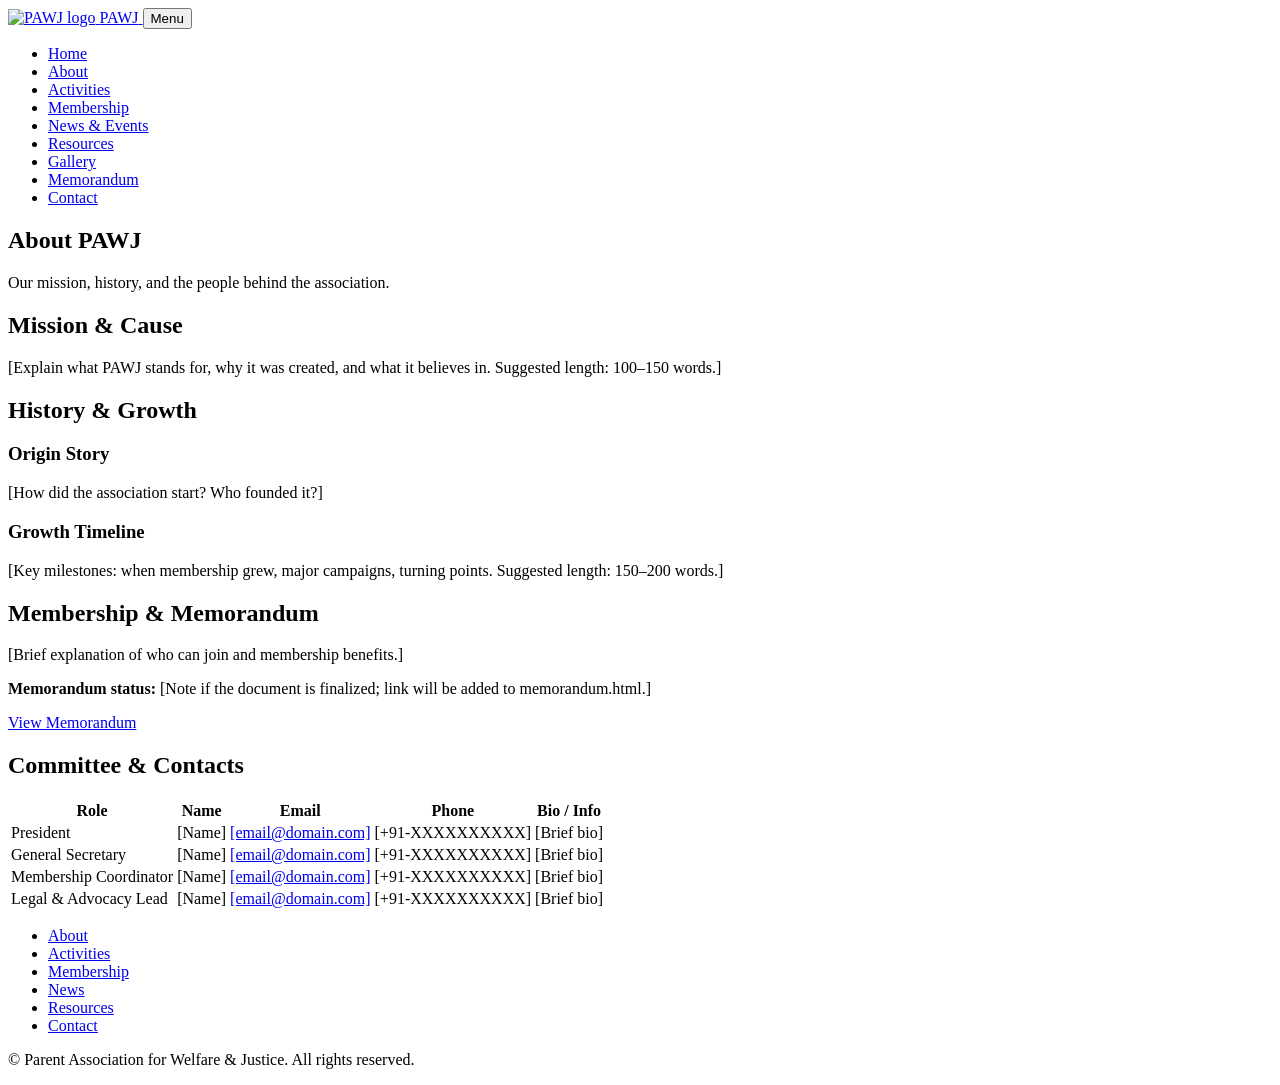
==== about.html @ 336d438b "Add files via upload html files" ====
<!DOCTYPE html>
<html lang="en">
<head>
  <meta charset="UTF-8">
  <meta name="viewport" content="width=device-width, initial-scale=1.0">
  <title>About – PAWJ</title>
  <link rel="preconnect" href="https://fonts.googleapis.com">
  <link rel="preconnect" href="https://fonts.gstatic.com" crossorigin>
  <link href="https://fonts.googleapis.com/css2?family=DM+Serif+Display:ital@0;1&family=Source+Sans+3:ital,wght@0,400;0,600;0,700;1,400&display=swap" rel="stylesheet">
  <link rel="stylesheet" href="css/styles.css">
</head>
<body>
  <header class="site-header">
    <div class="container">
      <a href="index.html" class="logo-link">
        <img src="assets/logo.jpeg" alt="PAWJ logo" width="48" height="48">
        <span>PAWJ</span>
      </a>
      <button class="nav-toggle" type="button" aria-label="Toggle menu" aria-expanded="false">Menu</button>
      <nav class="main-nav">
        <ul>
          <li><a href="index.html">Home</a></li>
          <li><a href="about.html" class="active">About</a></li>
          <li><a href="activities.html">Activities</a></li>
          <li><a href="membership.html">Membership</a></li>
          <li><a href="news.html">News &amp; Events</a></li>
          <li><a href="resources.html">Resources</a></li>
          <li><a href="gallery.html">Gallery</a></li>
          <li><a href="memorandum.html">Memorandum</a></li>
          <li><a href="contact.html">Contact</a></li>
        </ul>
      </nav>
    </div>
  </header>

  <main>
    <section class="hero">
      <div class="container">
        <h1>About PAWJ</h1>
        <p class="subtitle">Our mission, history, and the people behind the association.</p>
      </div>
    </section>

    <div class="page-content">
      <div class="container">
        <section>
          <h2>Mission &amp; Cause</h2>
          <p class="lead">[Explain what PAWJ stands for, why it was created, and what it believes in. Suggested length: 100–150 words.]</p>
        </section>

        <section>
          <h2>History &amp; Growth</h2>
          <h3>Origin Story</h3>
          <p>[How did the association start? Who founded it?]</p>
          <h3>Growth Timeline</h3>
          <p>[Key milestones: when membership grew, major campaigns, turning points. Suggested length: 150–200 words.]</p>
        </section>

        <section>
          <h2>Membership &amp; Memorandum</h2>
          <p>[Brief explanation of who can join and membership benefits.]</p>
          <p><strong>Memorandum status:</strong> [Note if the document is finalized; link will be added to memorandum.html.]</p>
          <a href="memorandum.html" class="btn btn-outline">View Memorandum</a>
        </section>

        <section>
          <h2>Committee &amp; Contacts</h2>
          <div class="table-wrap">
            <table>
              <thead>
                <tr>
                  <th>Role</th>
                  <th>Name</th>
                  <th>Email</th>
                  <th>Phone</th>
                  <th>Bio / Info</th>
                </tr>
              </thead>
              <tbody>
                <tr>
                  <td>President</td>
                  <td>[Name]</td>
                  <td><a href="mailto:email@domain.com">[email@domain.com]</a></td>
                  <td>[+91-XXXXXXXXXX]</td>
                  <td>[Brief bio]</td>
                </tr>
                <tr>
                  <td>General Secretary</td>
                  <td>[Name]</td>
                  <td><a href="mailto:email@domain.com">[email@domain.com]</a></td>
                  <td>[+91-XXXXXXXXXX]</td>
                  <td>[Brief bio]</td>
                </tr>
                <tr>
                  <td>Membership Coordinator</td>
                  <td>[Name]</td>
                  <td><a href="mailto:email@domain.com">[email@domain.com]</a></td>
                  <td>[+91-XXXXXXXXXX]</td>
                  <td>[Brief bio]</td>
                </tr>
                <tr>
                  <td>Legal &amp; Advocacy Lead</td>
                  <td>[Name]</td>
                  <td><a href="mailto:email@domain.com">[email@domain.com]</a></td>
                  <td>[+91-XXXXXXXXXX]</td>
                  <td>[Brief bio]</td>
                </tr>
              </tbody>
            </table>
          </div>
        </section>
      </div>
    </div>
  </main>

  <footer class="site-footer">
    <div class="container footer-inner">
      <nav class="footer-nav">
        <ul>
          <li><a href="about.html">About</a></li>
          <li><a href="activities.html">Activities</a></li>
          <li><a href="membership.html">Membership</a></li>
          <li><a href="news.html">News</a></li>
          <li><a href="resources.html">Resources</a></li>
          <li><a href="contact.html">Contact</a></li>
        </ul>
      </nav>
      <p class="copyright">© Parent Association for Welfare &amp; Justice. All rights reserved.</p>
    </div>
  </footer>

  <script>
    (function () {
      var toggle = document.querySelector('.nav-toggle');
      var nav = document.querySelector('.main-nav');
      if (toggle && nav) {
        toggle.addEventListener('click', function () {
          nav.classList.toggle('open');
          toggle.setAttribute('aria-expanded', nav.classList.contains('open'));
        });
      }
    })();
  </script>
</body>
</html>
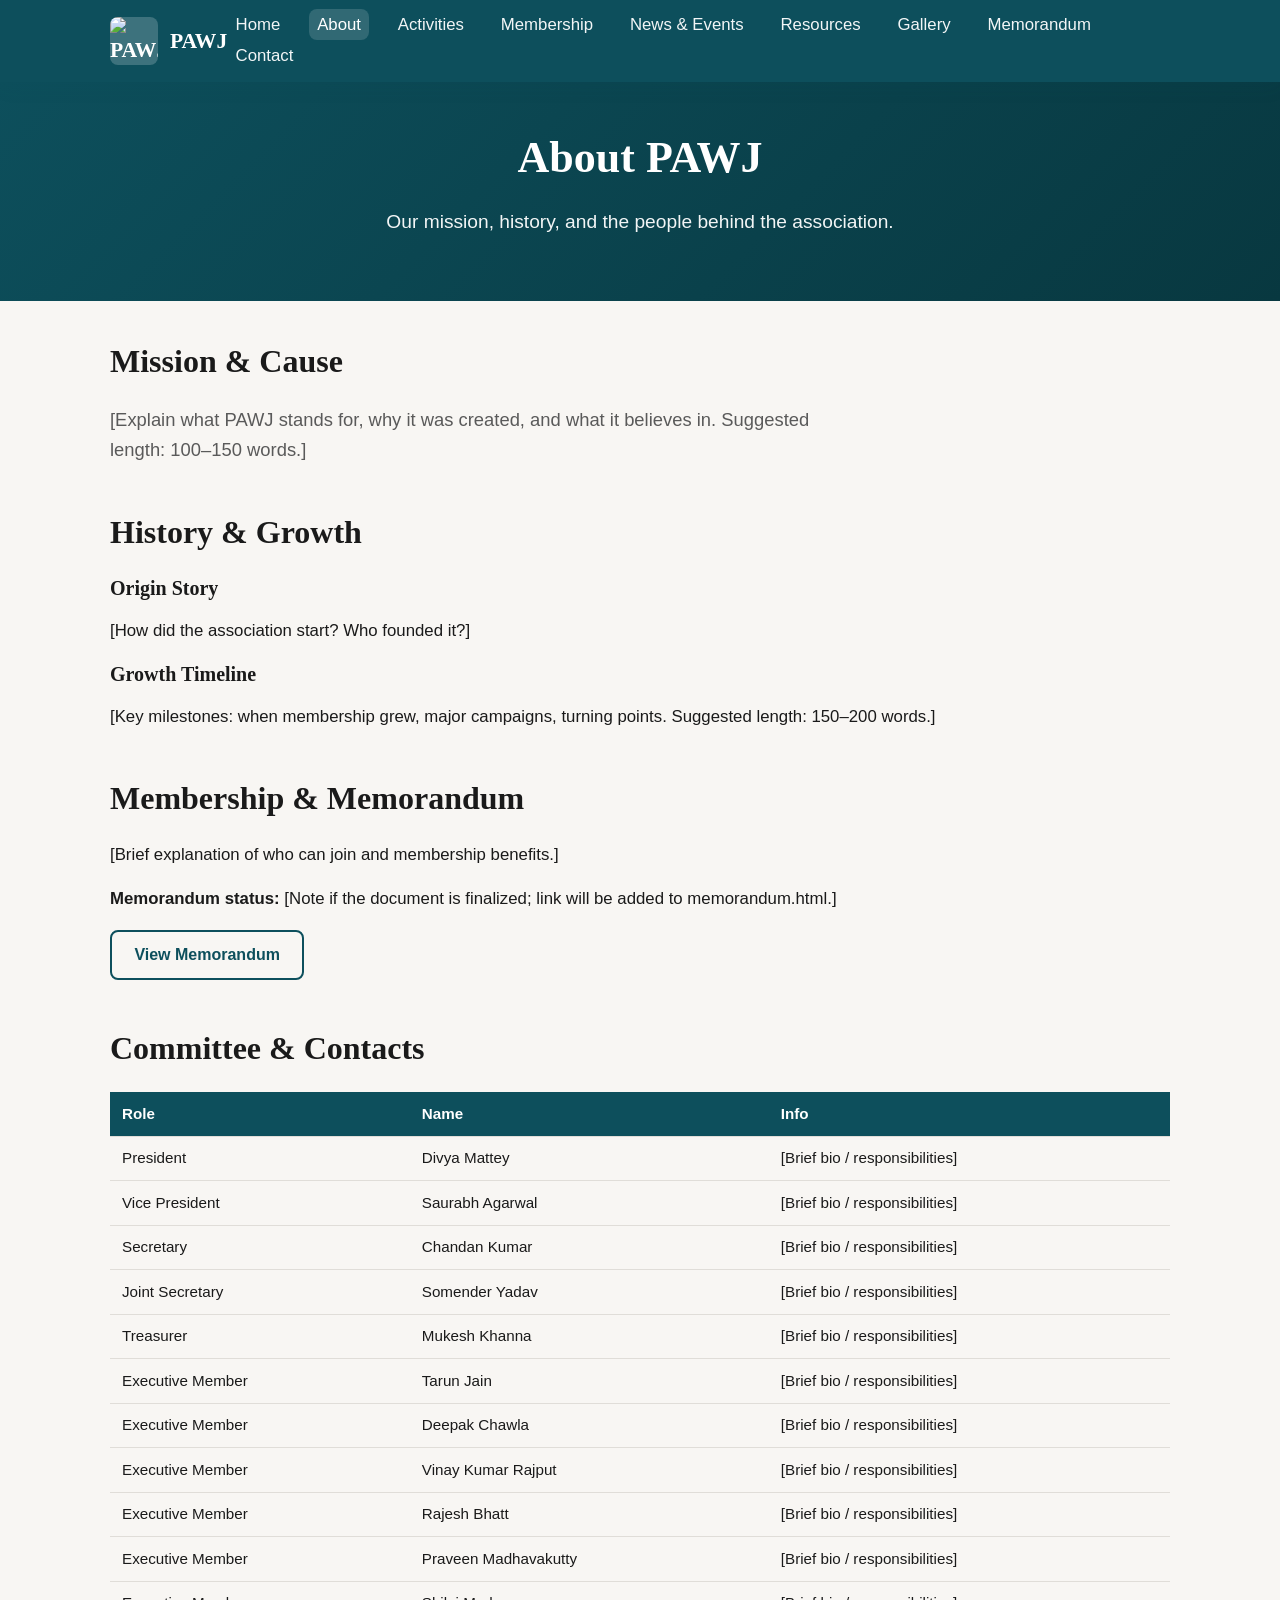
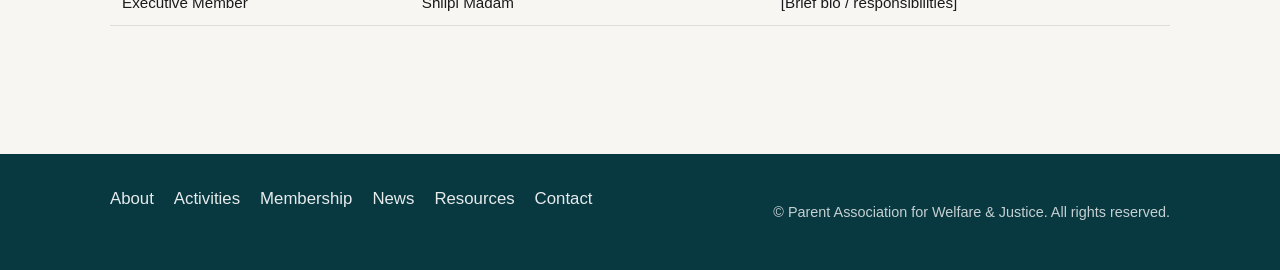
==== commit e62eff6d: "content update" ====
--- a/about.html
+++ b/about.html
@@ -71,39 +71,64 @@
                 <tr>
                   <th>Role</th>
                   <th>Name</th>
-                  <th>Email</th>
-                  <th>Phone</th>
-                  <th>Bio / Info</th>
+                  <th>Info</th>
                 </tr>
               </thead>
               <tbody>
                 <tr>
                   <td>President</td>
-                  <td>[Name]</td>
-                  <td><a href="mailto:email@domain.com">[email@domain.com]</a></td>
-                  <td>[+91-XXXXXXXXXX]</td>
-                  <td>[Brief bio]</td>
+                  <td>Divya Mattey</td>
+                  <td>[Brief bio / responsibilities]</td>
                 </tr>
                 <tr>
-                  <td>General Secretary</td>
-                  <td>[Name]</td>
-                  <td><a href="mailto:email@domain.com">[email@domain.com]</a></td>
-                  <td>[+91-XXXXXXXXXX]</td>
-                  <td>[Brief bio]</td>
+                  <td>Vice President</td>
+                  <td>Saurabh Agarwal</td>
+                  <td>[Brief bio / responsibilities]</td>
                 </tr>
                 <tr>
-                  <td>Membership Coordinator</td>
-                  <td>[Name]</td>
-                  <td><a href="mailto:email@domain.com">[email@domain.com]</a></td>
-                  <td>[+91-XXXXXXXXXX]</td>
-                  <td>[Brief bio]</td>
+                  <td>Secretary</td>
+                  <td>Chandan Kumar</td>
+                  <td>[Brief bio / responsibilities]</td>
                 </tr>
                 <tr>
-                  <td>Legal &amp; Advocacy Lead</td>
-                  <td>[Name]</td>
-                  <td><a href="mailto:email@domain.com">[email@domain.com]</a></td>
-                  <td>[+91-XXXXXXXXXX]</td>
-                  <td>[Brief bio]</td>
+                  <td>Joint Secretary</td>
+                  <td>Somender Yadav</td>
+                  <td>[Brief bio / responsibilities]</td>
+                </tr>
+                <tr>
+                  <td>Treasurer</td>
+                  <td>Mukesh Khanna</td>
+                  <td>[Brief bio / responsibilities]</td>
+                </tr>
+                <tr>
+                  <td>Executive Member</td>
+                  <td>Tarun Jain</td>
+                  <td>[Brief bio / responsibilities]</td>
+                </tr>
+                <tr>
+                  <td>Executive Member</td>
+                  <td>Deepak Chawla</td>
+                  <td>[Brief bio / responsibilities]</td>
+                </tr>
+                <tr>
+                  <td>Executive Member</td>
+                  <td>Vinay Kumar Rajput</td>
+                  <td>[Brief bio / responsibilities]</td>
+                </tr>
+                <tr>
+                  <td>Executive Member</td>
+                  <td>Rajesh Bhatt</td>
+                  <td>[Brief bio / responsibilities]</td>
+                </tr>
+                <tr>
+                  <td>Executive Member</td>
+                  <td>Praveen Madhavakutty</td>
+                  <td>[Brief bio / responsibilities]</td>
+                </tr>
+                <tr>
+                  <td>Executive Member</td>
+                  <td>Shilpi Madam</td>
+                  <td>[Brief bio / responsibilities]</td>
                 </tr>
               </tbody>
             </table>
--- a/css/styles.css
+++ b/css/styles.css
@@ -0,0 +1,519 @@
+/* PAWJ - Parent Association for Welfare & Justice
+   Main stylesheet */
+
+:root {
+  --color-primary: #0d4f5c;
+  --color-primary-dark: #083840;
+  --color-accent: #c45c26;
+  --color-accent-light: #e07d4a;
+  --color-bg: #f8f6f3;
+  --color-bg-card: #ffffff;
+  --color-text: #1a1a1a;
+  --color-text-muted: #5a5a5a;
+  --color-border: #e0ddd8;
+  --font-heading: 'DM Serif Display', Georgia, serif;
+  --font-body: 'Source Sans 3', -apple-system, BlinkMacSystemFont, sans-serif;
+  --shadow: 0 4px 20px rgba(13, 79, 92, 0.08);
+  --radius: 8px;
+  --max-width: 1100px;
+}
+
+*,
+*::before,
+*::after {
+  box-sizing: border-box;
+}
+
+html {
+  scroll-behavior: smooth;
+}
+
+body {
+  margin: 0;
+  font-family: var(--font-body);
+  font-size: 1.05rem;
+  line-height: 1.6;
+  color: var(--color-text);
+  background: var(--color-bg);
+}
+
+img {
+  max-width: 100%;
+  height: auto;
+  display: block;
+}
+
+a {
+  color: var(--color-primary);
+  text-decoration: none;
+}
+
+a:hover {
+  color: var(--color-accent);
+}
+
+/* Typography */
+h1, h2, h3, h4 {
+  font-family: var(--font-heading);
+  font-weight: 600;
+  line-height: 1.25;
+  margin-top: 0;
+}
+
+h1 { font-size: clamp(2rem, 5vw, 2.75rem); }
+h2 { font-size: clamp(1.5rem, 3vw, 2rem); margin-bottom: 0.75em; }
+h3 { font-size: 1.25rem; margin-bottom: 0.5em; }
+
+/* Layout */
+.container {
+  width: 100%;
+  max-width: var(--max-width);
+  margin: 0 auto;
+  padding: 0 1.25rem;
+}
+
+/* Header & Nav */
+.site-header {
+  background: var(--color-primary);
+  color: #fff;
+  position: sticky;
+  top: 0;
+  z-index: 100;
+  box-shadow: var(--shadow);
+}
+
+.site-header .container {
+  display: flex;
+  align-items: center;
+  justify-content: space-between;
+  padding-top: 0.75rem;
+  padding-bottom: 0.75rem;
+}
+
+.logo-link {
+  display: flex;
+  align-items: center;
+  gap: 0.75rem;
+  color: #fff;
+  font-family: var(--font-heading);
+  font-size: 1.35rem;
+  font-weight: 600;
+}
+
+.logo-link:hover {
+  color: #fff;
+  opacity: 0.9;
+}
+
+.logo-link img {
+  width: 48px;
+  height: 48px;
+  border-radius: var(--radius);
+  object-fit: cover;
+  background: rgba(255,255,255,0.2);
+}
+
+.logo-link img[src=""],
+.logo-link img:not([src]) {
+  min-width: 48px;
+  min-height: 48px;
+  background: rgba(255,255,255,0.3);
+}
+
+.main-nav ul {
+  list-style: none;
+  margin: 0;
+  padding: 0;
+  display: flex;
+  flex-wrap: wrap;
+  gap: 0.25rem 1.25rem;
+}
+
+.main-nav a {
+  color: rgba(255,255,255,0.95);
+  font-weight: 500;
+  padding: 0.35em 0.5em;
+  border-radius: var(--radius);
+}
+
+.main-nav a:hover,
+.main-nav a.active {
+  color: #fff;
+  background: rgba(255,255,255,0.15);
+}
+
+/* Mobile menu toggle */
+.nav-toggle {
+  display: none;
+  background: none;
+  border: none;
+  color: #fff;
+  font-size: 1rem;
+  font-weight: 600;
+  cursor: pointer;
+  padding: 0.5em 0.75em;
+  font-family: var(--font-body);
+}
+
+@media (max-width: 768px) {
+  .nav-toggle { display: block; }
+  .main-nav ul {
+    display: none;
+    position: absolute;
+    top: 100%;
+    left: 0;
+    right: 0;
+    background: var(--color-primary-dark);
+    flex-direction: column;
+    padding: 1rem;
+  }
+  .main-nav.open ul { display: flex; }
+}
+
+/* Hero */
+.hero {
+  background: linear-gradient(135deg, var(--color-primary) 0%, var(--color-primary-dark) 100%);
+  color: #fff;
+  padding: 3rem 0 4rem;
+  text-align: center;
+}
+
+.hero h1 {
+  color: #fff;
+  margin-bottom: 0.5em;
+}
+
+.hero .subtitle {
+  font-size: 1.2rem;
+  opacity: 0.95;
+  max-width: 600px;
+  margin: 0 auto;
+}
+
+/* Cards */
+.card-grid {
+  display: grid;
+  grid-template-columns: repeat(auto-fit, minmax(280px, 1fr));
+  gap: 1.5rem;
+}
+
+.card {
+  background: var(--color-bg-card);
+  border-radius: var(--radius);
+  box-shadow: var(--shadow);
+  padding: 1.5rem;
+  border: 1px solid var(--color-border);
+}
+
+.card h3 {
+  color: var(--color-primary);
+  margin-bottom: 0.35em;
+}
+
+.card .date {
+  font-size: 0.9rem;
+  color: var(--color-text-muted);
+  margin-bottom: 0.5em;
+}
+
+/* Buttons */
+.btn {
+  display: inline-block;
+  padding: 0.65em 1.4em;
+  font-family: var(--font-body);
+  font-size: 1rem;
+  font-weight: 600;
+  border-radius: var(--radius);
+  border: none;
+  cursor: pointer;
+  transition: background 0.2s, color 0.2s;
+}
+
+.btn-primary {
+  background: var(--color-accent);
+  color: #fff;
+}
+
+.btn-primary:hover {
+  background: var(--color-accent-light);
+  color: #fff;
+}
+
+.btn-secondary {
+  background: transparent;
+  color: #fff;
+  border: 2px solid rgba(255,255,255,0.8);
+}
+
+.btn-secondary:hover {
+  background: rgba(255,255,255,0.15);
+  color: #fff;
+}
+
+.btn-outline {
+  background: transparent;
+  color: var(--color-primary);
+  border: 2px solid var(--color-primary);
+}
+
+.btn-outline:hover {
+  background: var(--color-primary);
+  color: #fff;
+}
+
+/* CTA section */
+.cta-section {
+  background: var(--color-primary);
+  color: #fff;
+  padding: 3rem 0;
+  text-align: center;
+}
+
+.cta-section h2 { color: #fff; }
+.cta-section p {
+  max-width: 560px;
+  margin: 0 auto 1.5rem;
+  opacity: 0.95;
+}
+
+.cta-buttons {
+  display: flex;
+  flex-wrap: wrap;
+  gap: 1rem;
+  justify-content: center;
+}
+
+/* Page content */
+.page-content {
+  padding: 2.5rem 0 4rem;
+}
+
+.page-content section + section {
+  margin-top: 3rem;
+}
+
+.page-content .lead {
+  font-size: 1.15rem;
+  color: var(--color-text-muted);
+  max-width: 70ch;
+}
+
+/* Tables */
+.table-wrap {
+  overflow-x: auto;
+  margin: 1rem 0;
+}
+
+table {
+  width: 100%;
+  border-collapse: collapse;
+  font-size: 0.95rem;
+}
+
+th, td {
+  padding: 0.6rem 0.75rem;
+  text-align: left;
+  border-bottom: 1px solid var(--color-border);
+}
+
+th {
+  background: var(--color-primary);
+  color: #fff;
+  font-weight: 600;
+}
+
+tr:hover td {
+  background: rgba(13, 79, 92, 0.04);
+}
+
+/* Lists */
+.benefits-list,
+.steps-list {
+  list-style: none;
+  padding: 0;
+  margin: 0;
+}
+
+.benefits-list li,
+.steps-list li {
+  padding: 0.4em 0 0.4em 1.75em;
+  position: relative;
+}
+
+.benefits-list li::before {
+  content: "✓";
+  position: absolute;
+  left: 0;
+  color: var(--color-accent);
+  font-weight: bold;
+}
+
+.steps-list li::before {
+  content: attr(data-step);
+  position: absolute;
+  left: 0;
+  width: 1.25em;
+  height: 1.25em;
+  background: var(--color-primary);
+  color: #fff;
+  border-radius: 50%;
+  font-size: 0.85rem;
+  display: flex;
+  align-items: center;
+  justify-content: center;
+  font-weight: 600;
+}
+
+/* Footer */
+.site-footer {
+  background: var(--color-primary-dark);
+  color: rgba(255,255,255,0.9);
+  padding: 2rem 0;
+  margin-top: 3rem;
+}
+
+.site-footer a {
+  color: rgba(255,255,255,0.9);
+}
+
+.site-footer a:hover {
+  color: #fff;
+}
+
+.footer-inner {
+  display: flex;
+  flex-wrap: wrap;
+  justify-content: space-between;
+  gap: 1.5rem;
+}
+
+.footer-nav ul {
+  list-style: none;
+  margin: 0;
+  padding: 0;
+  display: flex;
+  flex-wrap: wrap;
+  gap: 0 1.25rem;
+}
+
+.copyright {
+  font-size: 0.9rem;
+  opacity: 0.85;
+}
+
+/* Gallery */
+.gallery-grid {
+  display: grid;
+  grid-template-columns: repeat(auto-fill, minmax(280px, 1fr));
+  gap: 1.25rem;
+}
+
+.gallery-item {
+  background: var(--color-bg-card);
+  border-radius: var(--radius);
+  overflow: hidden;
+  box-shadow: var(--shadow);
+  border: 1px solid var(--color-border);
+}
+
+.gallery-item img {
+  width: 100%;
+  aspect-ratio: 4/3;
+  object-fit: cover;
+}
+
+.gallery-item .caption {
+  padding: 1rem;
+  font-size: 0.95rem;
+}
+
+.gallery-item .meta {
+  font-size: 0.85rem;
+  color: var(--color-text-muted);
+  margin-top: 0.25em;
+}
+
+/* News list */
+.news-list .news-item {
+  background: var(--color-bg-card);
+  border-radius: var(--radius);
+  padding: 1.5rem;
+  margin-bottom: 1rem;
+  border: 1px solid var(--color-border);
+  box-shadow: var(--shadow);
+}
+
+.news-item .news-date {
+  font-size: 0.9rem;
+  color: var(--color-text-muted);
+  margin-bottom: 0.25em;
+}
+
+.news-item h3 {
+  margin-bottom: 0.5em;
+}
+
+/* Resources */
+.resource-item,
+.link-item {
+  padding: 1rem 0;
+  border-bottom: 1px solid var(--color-border);
+}
+
+.resource-item:last-child,
+.link-item:last-child {
+  border-bottom: none;
+}
+
+.resource-item a,
+.link-item a {
+  font-weight: 600;
+}
+
+/* Contact */
+.contact-block {
+  background: var(--color-bg-card);
+  border-radius: var(--radius);
+  padding: 1.5rem;
+  margin-bottom: 1rem;
+  border: 1px solid var(--color-border);
+}
+
+.contact-block h3 {
+  margin-bottom: 0.5em;
+}
+
+.social-links {
+  display: flex;
+  flex-wrap: wrap;
+  gap: 0.75rem;
+  margin-top: 0.5rem;
+}
+
+.social-links a {
+  padding: 0.4em 0.8em;
+  background: var(--color-primary);
+  color: #fff;
+  border-radius: var(--radius);
+  font-size: 0.9rem;
+}
+
+.social-links a:hover {
+  background: var(--color-accent);
+  color: #fff;
+}
+
+/* Workshop list */
+.workshop-item {
+  background: var(--color-bg-card);
+  border-radius: var(--radius);
+  padding: 1.25rem;
+  margin-bottom: 1rem;
+  border-left: 4px solid var(--color-accent);
+}
+
+.workshop-item .frequency {
+  font-size: 0.9rem;
+  color: var(--color-text-muted);
+  margin-top: 0.25em;
+}
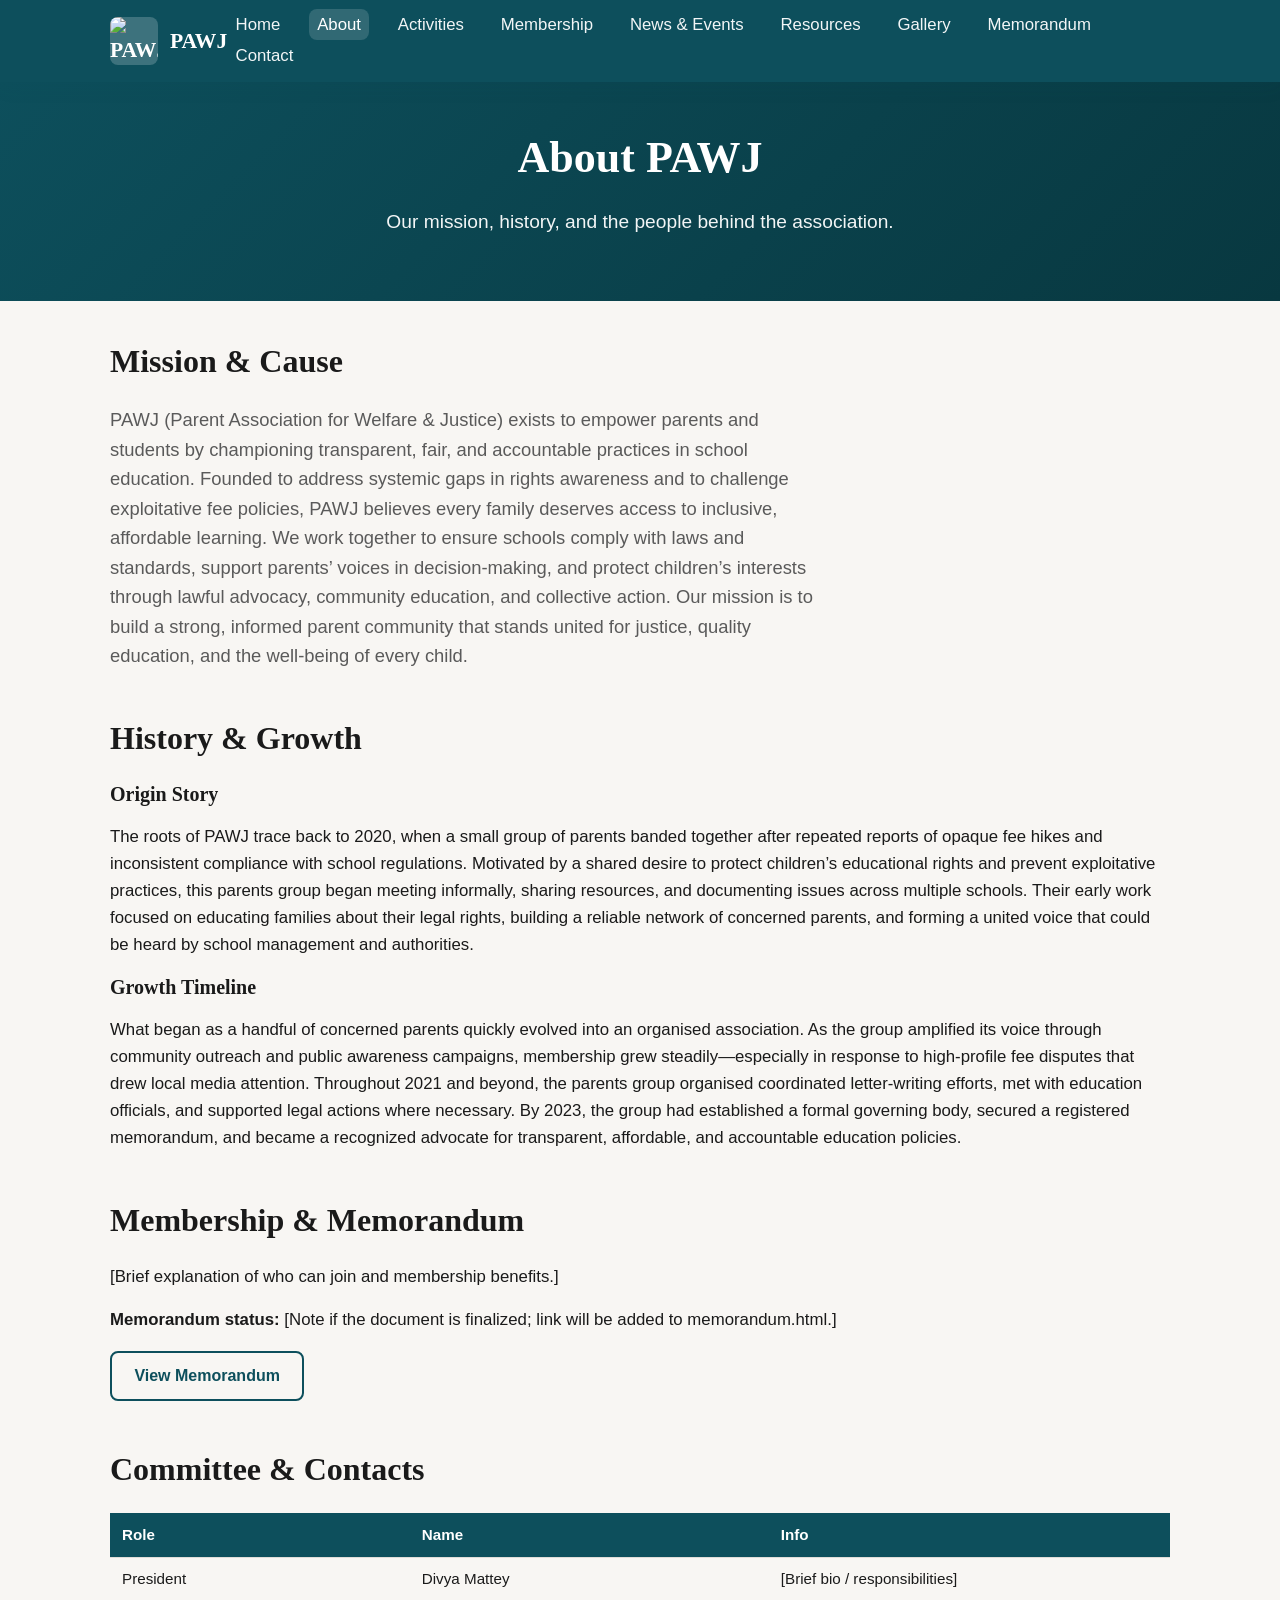
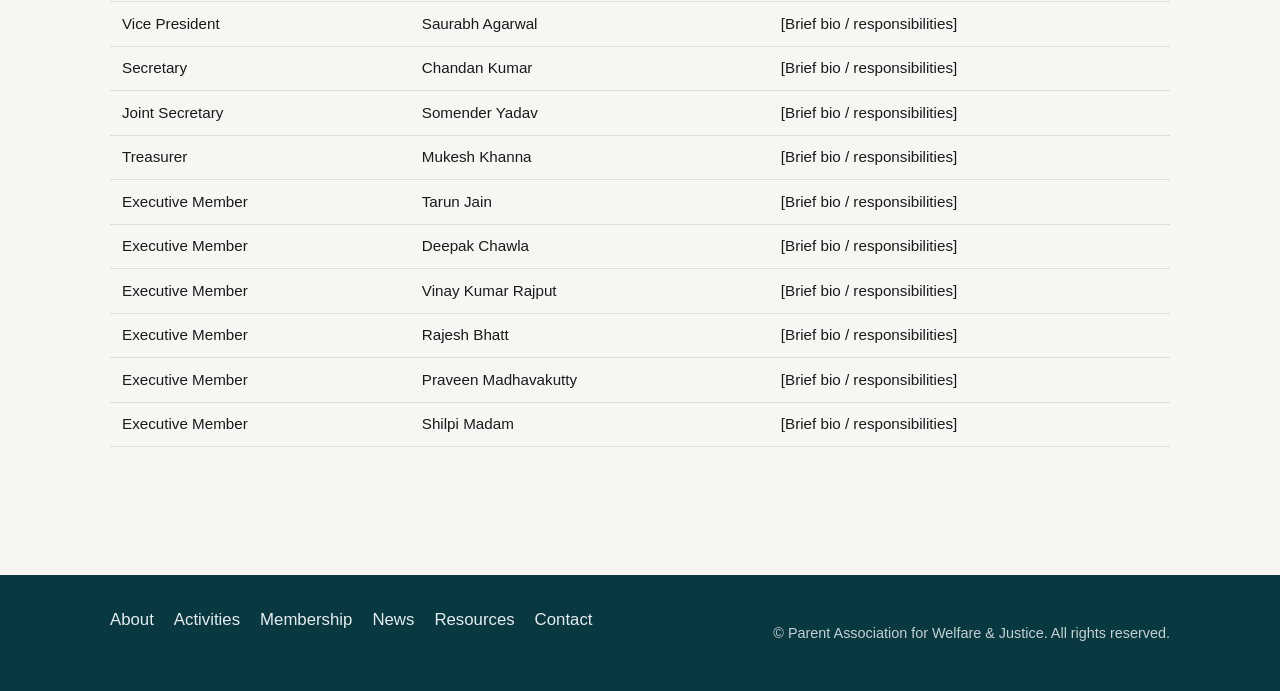
==== commit e803f313: "About updated" ====
--- a/about.html
+++ b/about.html
@@ -45,15 +45,15 @@
       <div class="container">
         <section>
           <h2>Mission &amp; Cause</h2>
-          <p class="lead">[Explain what PAWJ stands for, why it was created, and what it believes in. Suggested length: 100–150 words.]</p>
+          <p class="lead">PAWJ (Parent Association for Welfare &amp; Justice) exists to empower parents and students by championing transparent, fair, and accountable practices in school education. Founded to address systemic gaps in rights awareness and to challenge exploitative fee policies, PAWJ believes every family deserves access to inclusive, affordable learning. We work together to ensure schools comply with laws and standards, support parents’ voices in decision-making, and protect children’s interests through lawful advocacy, community education, and collective action. Our mission is to build a strong, informed parent community that stands united for justice, quality education, and the well-being of every child.</p>
         </section>
 
         <section>
           <h2>History &amp; Growth</h2>
           <h3>Origin Story</h3>
-          <p>[How did the association start? Who founded it?]</p>
+          <p>The roots of PAWJ trace back to 2020, when a small group of parents banded together after repeated reports of opaque fee hikes and inconsistent compliance with school regulations. Motivated by a shared desire to protect children’s educational rights and prevent exploitative practices, this parents group began meeting informally, sharing resources, and documenting issues across multiple schools. Their early work focused on educating families about their legal rights, building a reliable network of concerned parents, and forming a united voice that could be heard by school management and authorities.</p>
           <h3>Growth Timeline</h3>
-          <p>[Key milestones: when membership grew, major campaigns, turning points. Suggested length: 150–200 words.]</p>
+          <p>What began as a handful of concerned parents quickly evolved into an organised association. As the group amplified its voice through community outreach and public awareness campaigns, membership grew steadily—especially in response to high-profile fee disputes that drew local media attention. Throughout 2021 and beyond, the parents group organised coordinated letter-writing efforts, met with education officials, and supported legal actions where necessary. By 2023, the group had established a formal governing body, secured a registered memorandum, and became a recognized advocate for transparent, affordable, and accountable education policies.</p>
         </section>
 
         <section>
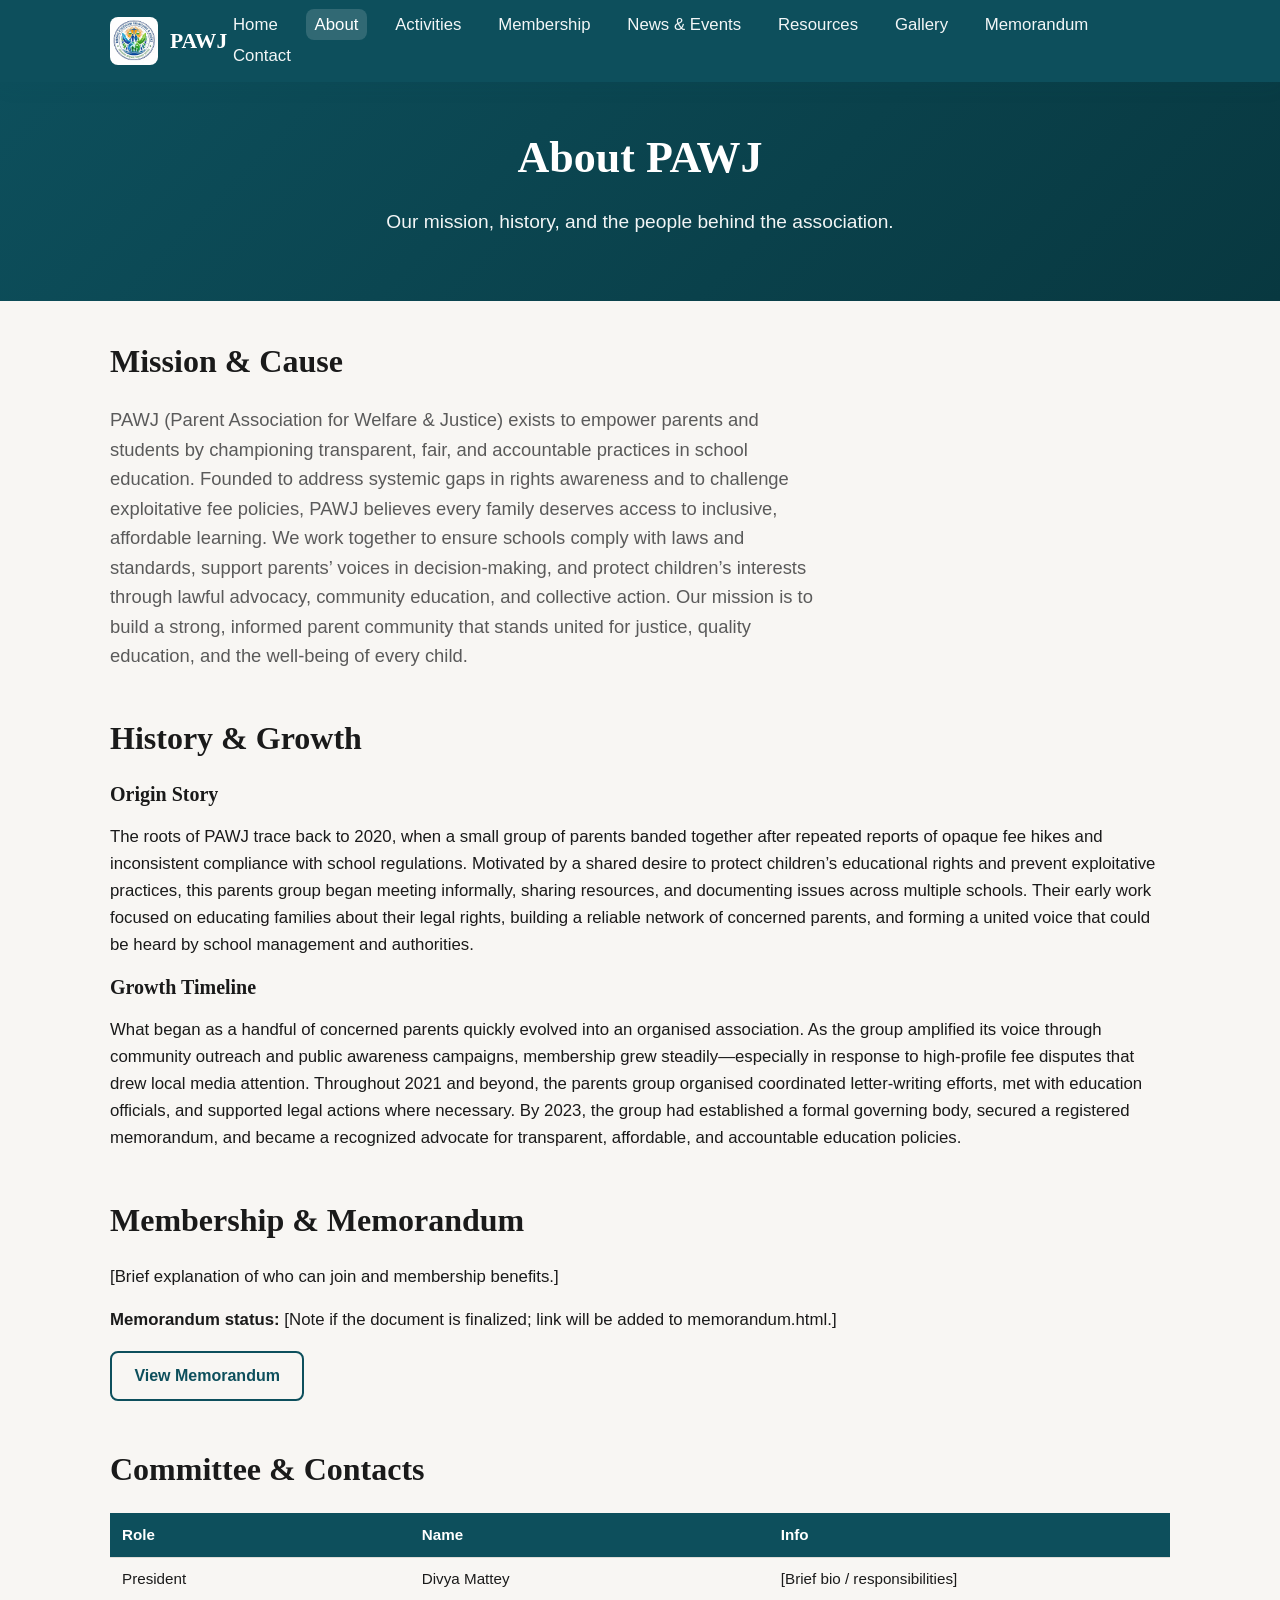
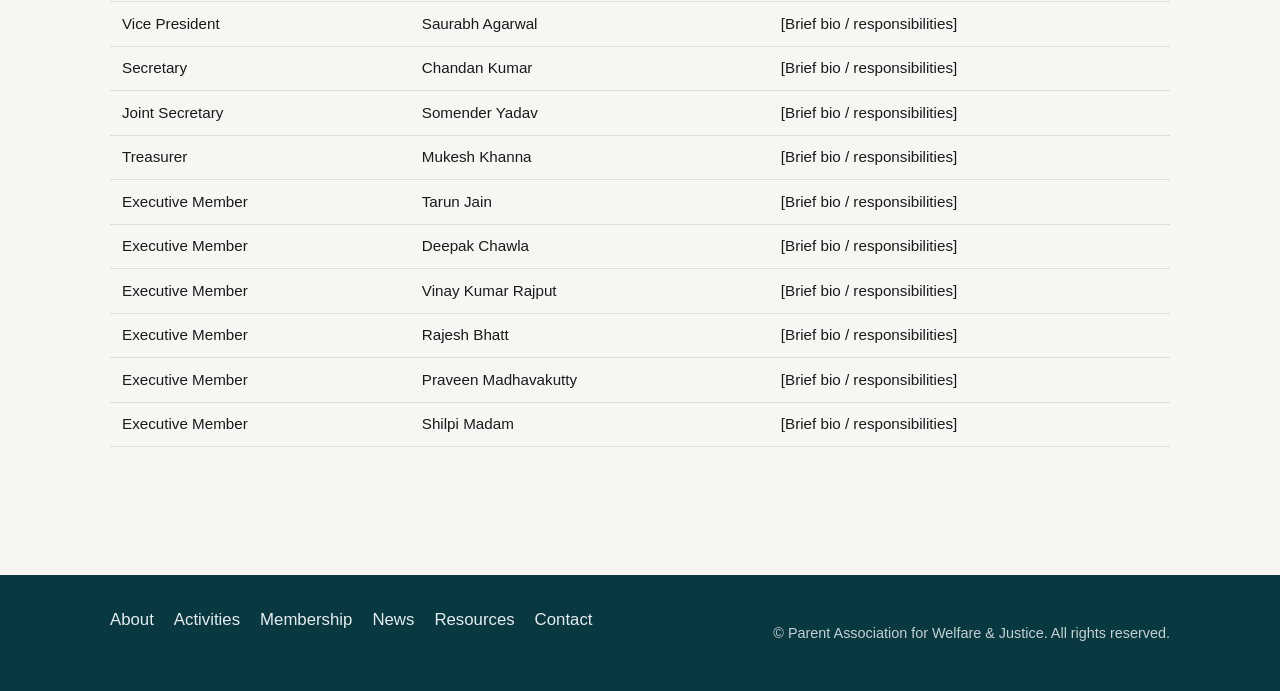
==== commit f1a0e1e9: "logo updated" ====
--- a/about.html
+++ b/about.html
@@ -13,7 +13,7 @@
   <header class="site-header">
     <div class="container">
       <a href="index.html" class="logo-link">
-        <img src="assets/logo.jpeg" alt="PAWJ logo" width="48" height="48">
+        <img src="assets/logo.png" alt="PAWJ logo" width="48" height="48">
         <span>PAWJ</span>
       </a>
       <button class="nav-toggle" type="button" aria-label="Toggle menu" aria-expanded="false">Menu</button>
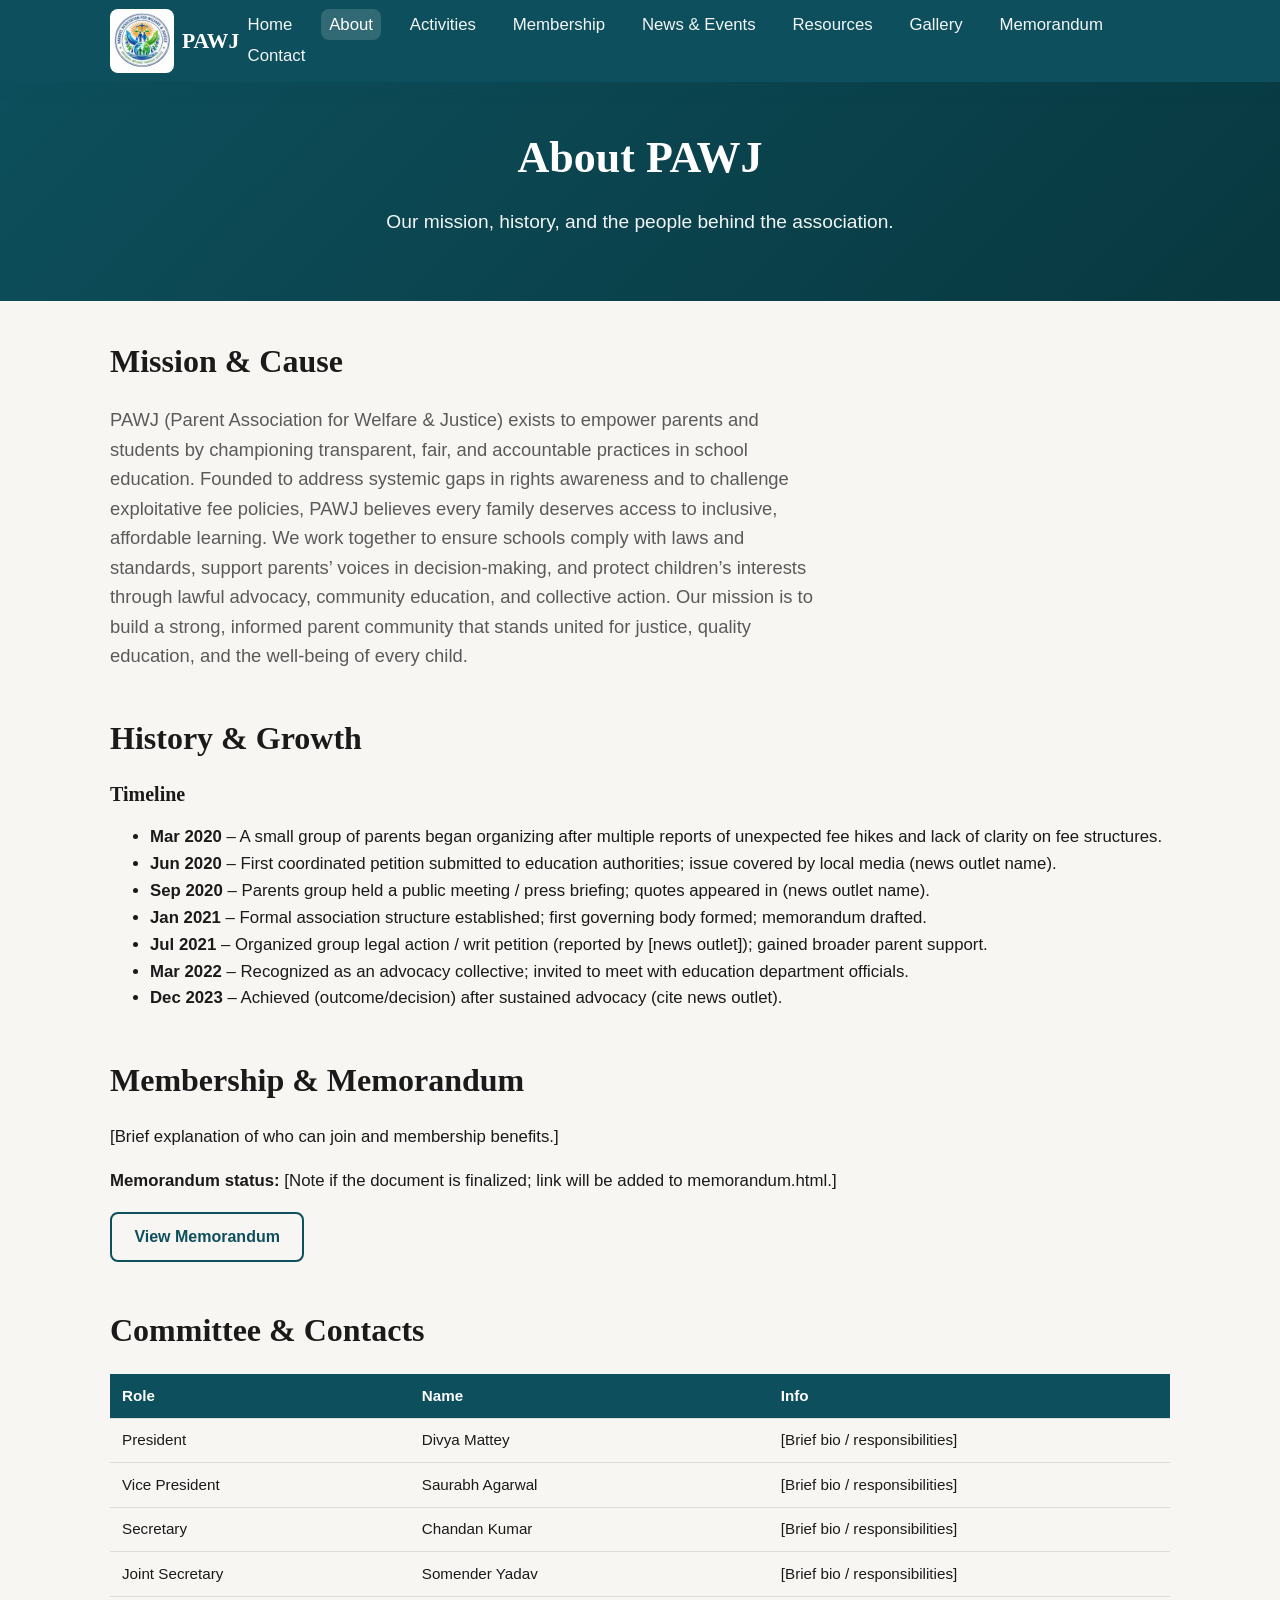
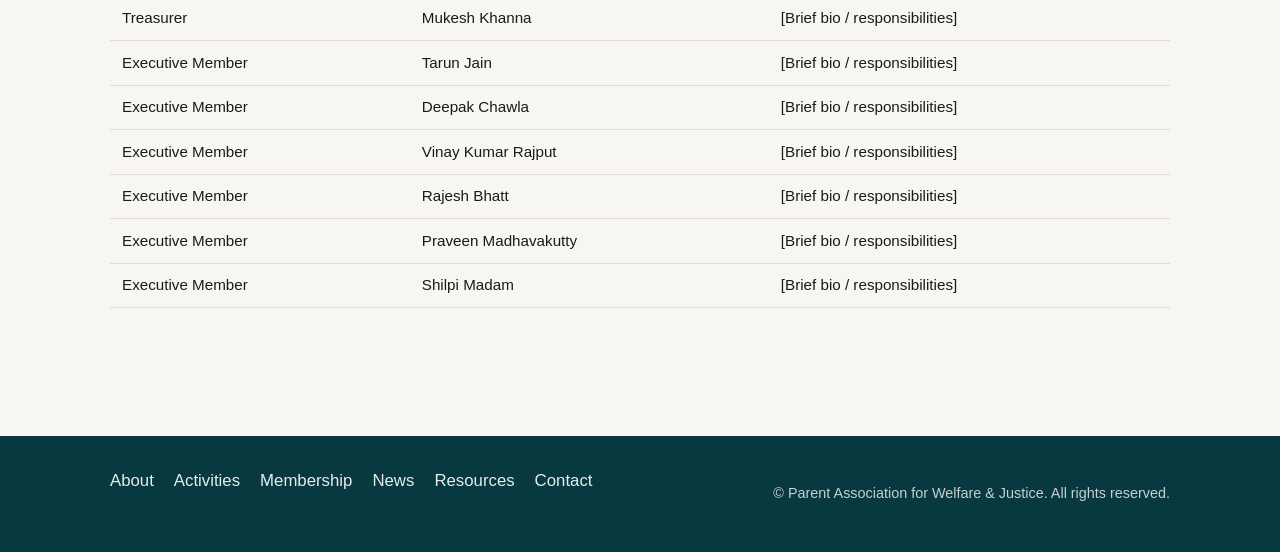
==== commit a93bceef: "about and logo updates" ====
--- a/about.html
+++ b/about.html
@@ -50,10 +50,31 @@
 
         <section>
           <h2>History &amp; Growth</h2>
-          <h3>Origin Story</h3>
-          <p>The roots of PAWJ trace back to 2020, when a small group of parents banded together after repeated reports of opaque fee hikes and inconsistent compliance with school regulations. Motivated by a shared desire to protect children’s educational rights and prevent exploitative practices, this parents group began meeting informally, sharing resources, and documenting issues across multiple schools. Their early work focused on educating families about their legal rights, building a reliable network of concerned parents, and forming a united voice that could be heard by school management and authorities.</p>
-          <h3>Growth Timeline</h3>
-          <p>What began as a handful of concerned parents quickly evolved into an organised association. As the group amplified its voice through community outreach and public awareness campaigns, membership grew steadily—especially in response to high-profile fee disputes that drew local media attention. Throughout 2021 and beyond, the parents group organised coordinated letter-writing efforts, met with education officials, and supported legal actions where necessary. By 2023, the group had established a formal governing body, secured a registered memorandum, and became a recognized advocate for transparent, affordable, and accountable education policies.</p>
+
+          <h3>Timeline</h3>
+          <ul class="timeline">
+            <li>
+              <strong>Mar 2020</strong> – A small group of parents began organizing after multiple reports of unexpected fee hikes and lack of clarity on fee structures.
+            </li>
+            <li>
+              <strong>Jun 2020</strong> – First coordinated petition submitted to education authorities; issue covered by local media (news outlet name).
+            </li>
+            <li>
+              <strong>Sep 2020</strong> – Parents group held a public meeting / press briefing; quotes appeared in (news outlet name).
+            </li>
+            <li>
+              <strong>Jan 2021</strong> – Formal association structure established; first governing body formed; memorandum drafted.
+            </li>
+            <li>
+              <strong>Jul 2021</strong> – Organized group legal action / writ petition (reported by [news outlet]); gained broader parent support.
+            </li>
+            <li>
+              <strong>Mar 2022</strong> – Recognized as an advocacy collective; invited to meet with education department officials.
+            </li>
+            <li>
+              <strong>Dec 2023</strong> – Achieved (outcome/decision) after sustained advocacy (cite news outlet).
+            </li>
+          </ul>
         </section>
 
         <section>
--- a/css/styles.css
+++ b/css/styles.css
@@ -91,23 +91,39 @@
 }
 
 .logo-link {
+  position: relative;
   display: flex;
   align-items: center;
   gap: 0.75rem;
+  padding-left: 72px;
   color: #fff;
   font-family: var(--font-heading);
   font-size: 1.35rem;
   font-weight: 600;
 }
 
+.logo-link::before {
+  content: "";
+  position: absolute;
+  left: 0;
+  top: 50%;
+  width: 64px;
+  height: 64px;
+  transform: translateY(-50%);
+}
+
 .logo-link:hover {
   color: #fff;
   opacity: 0.9;
 }
 
 .logo-link img {
-  width: 48px;
-  height: 48px;
+  position: absolute;
+  left: 0;
+  top: 50%;
+  transform: translateY(-50%);
+  width: 64px;
+  height: 64px;
   border-radius: var(--radius);
   object-fit: cover;
   background: rgba(255,255,255,0.2);
